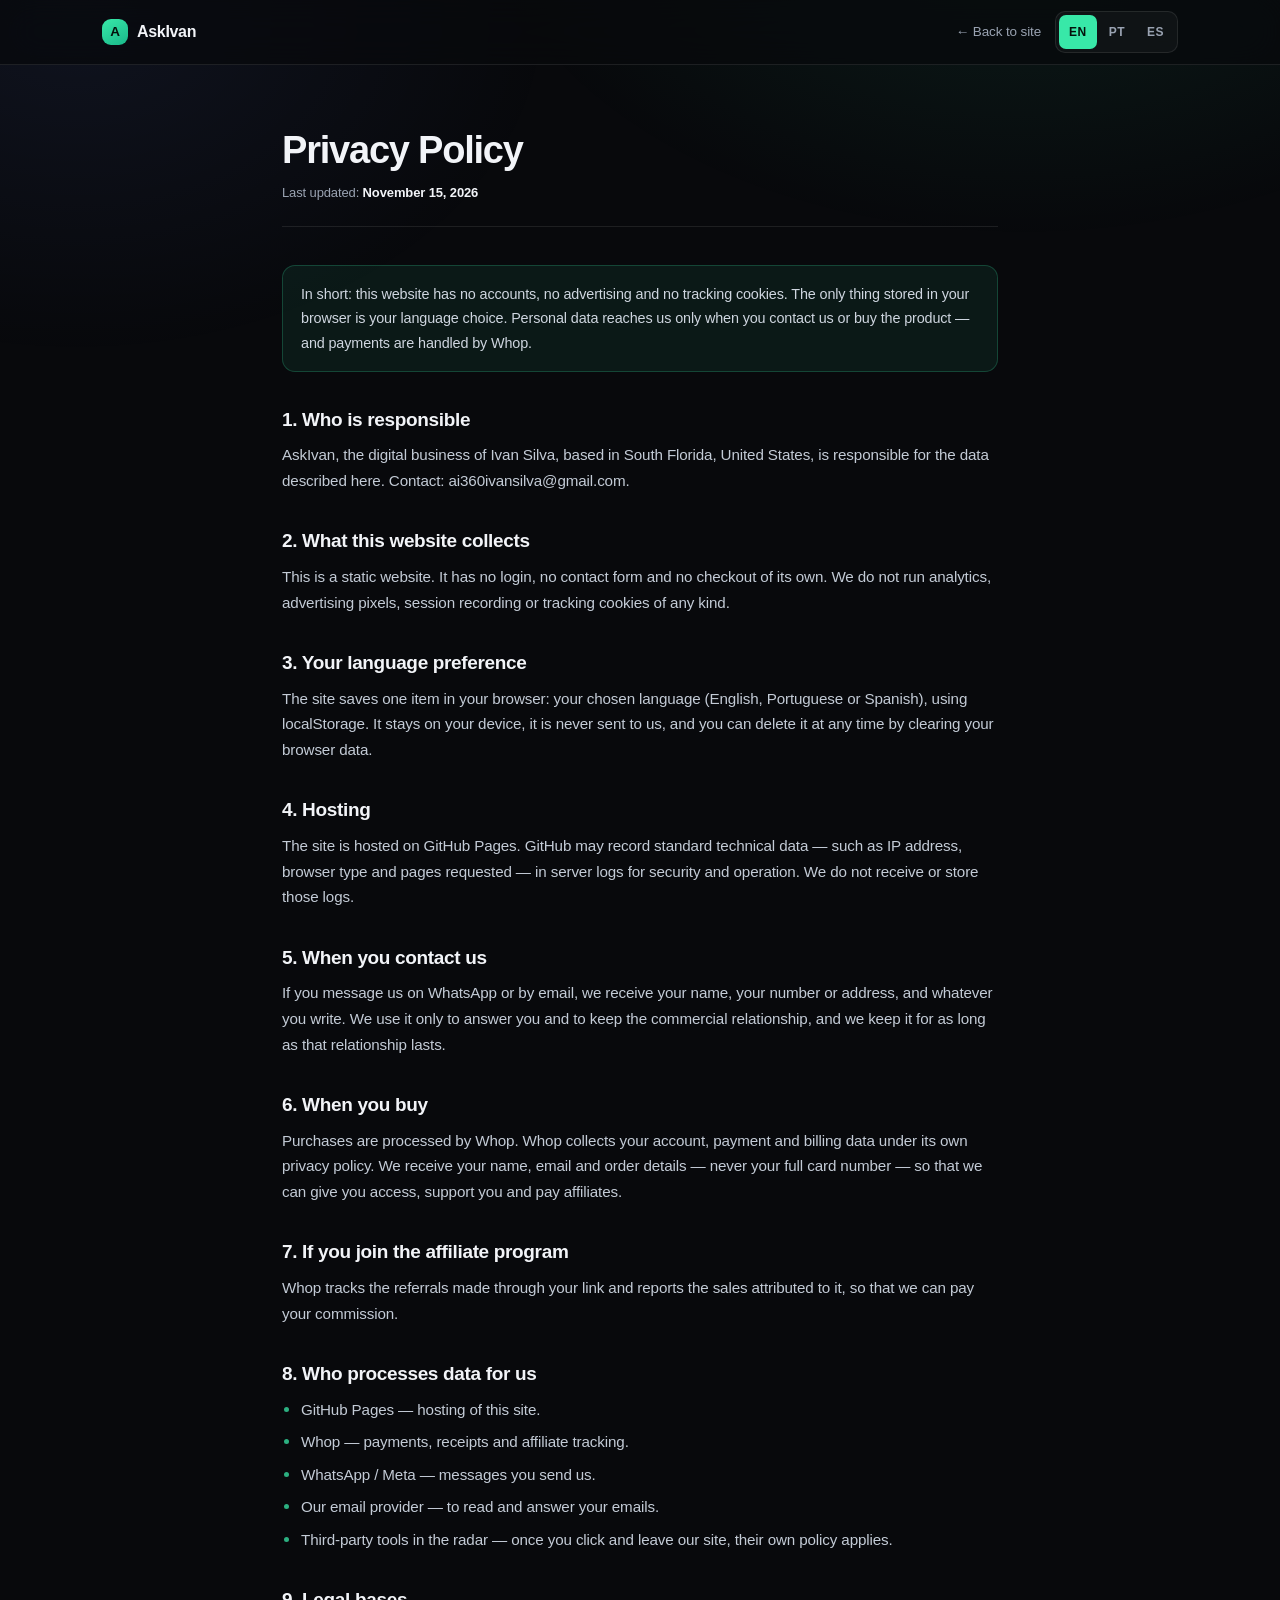
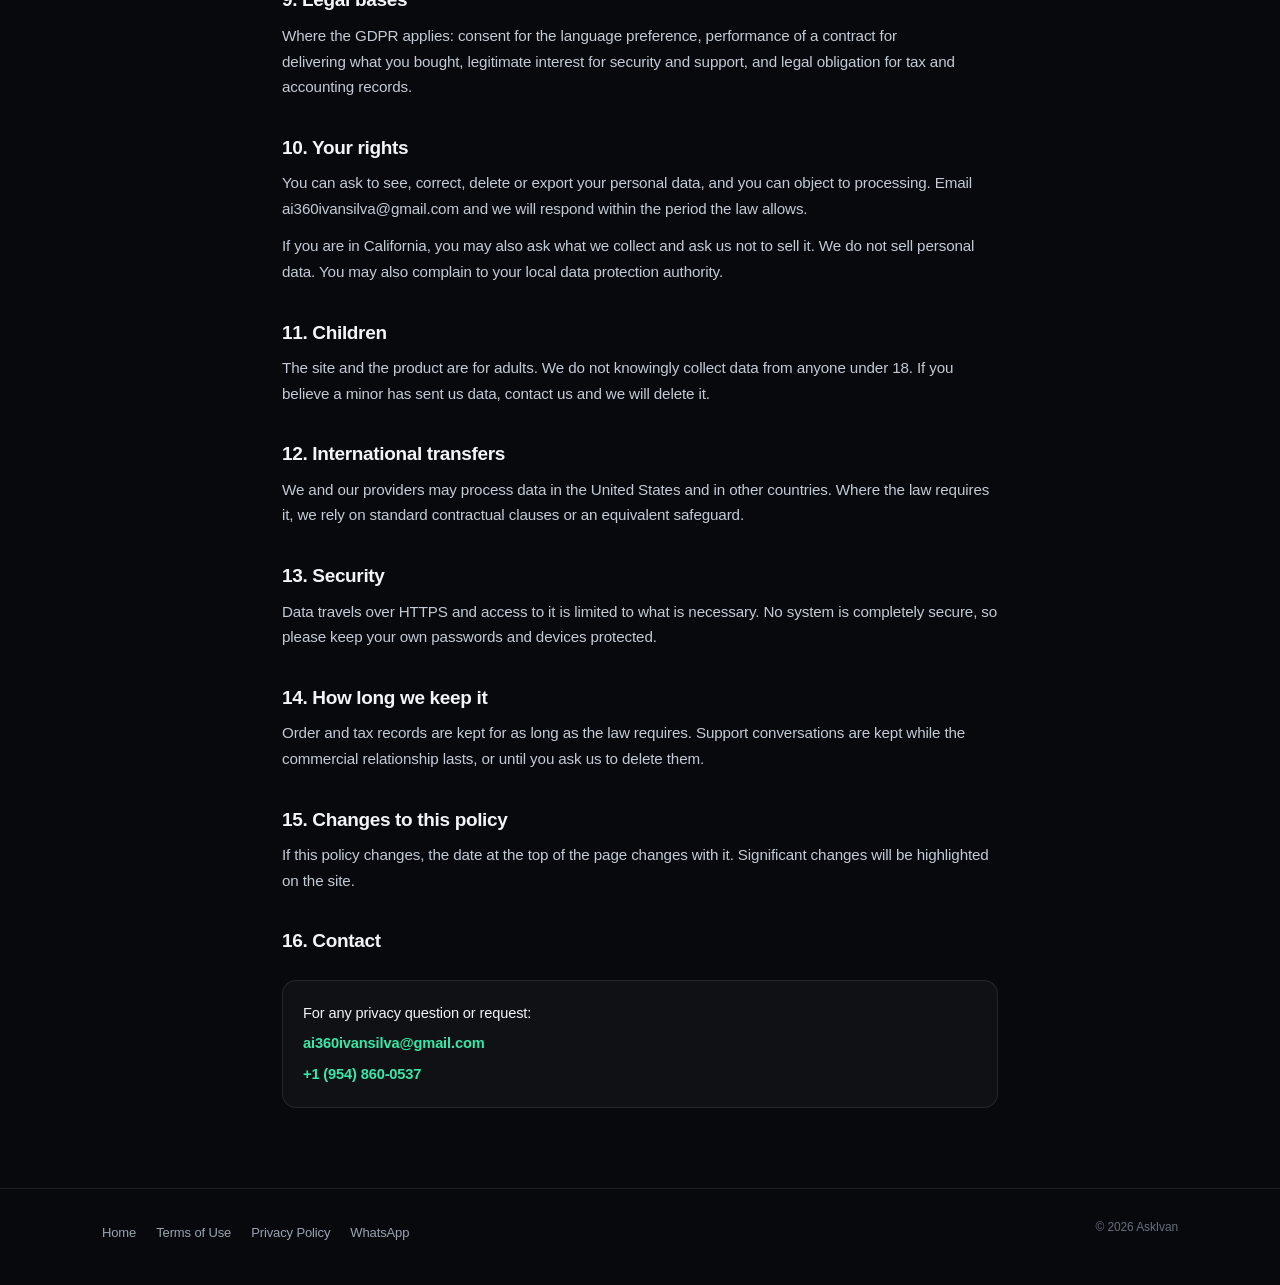
==== privacy/index.html @ 7436806f "Add Whop compliance pages: /terms, /privacy, /thank-you (EN/PT/ES), shared doc styles, footer + buy-" ====
<!DOCTYPE html>
<html lang="en">
<head>
<meta charset="UTF-8">
<meta name="viewport" content="width=device-width, initial-scale=1.0">
<title>Privacy Policy — AskIvan</title>
<meta name="description" content="How askivan.co handles your data: what we collect, what we don't, who processes it and your rights.">
<meta name="theme-color" content="#08090c">
<link rel="canonical" href="https://askivan.co/privacy/">
<link rel="icon" href="data:image/svg+xml,<svg xmlns='http://www.w3.org/2000/svg' viewBox='0 0 100 100'><rect width='100' height='100' rx='22' fill='%230b0d11'/><text x='50' y='68' font-size='52' font-family='system-ui,sans-serif' font-weight='700' fill='%2338e8a8' text-anchor='middle'>A</text></svg>">
<link rel="stylesheet" href="/assets/doc.css">
</head>
<body>

<header class="doc-header">
  <div class="doc-wrap">
    <a class="brand" href="/"><span class="mark" aria-hidden="true">A</span> AskIvan</a>
    <div class="header-right">
      <a class="back" href="/" data-t="nav.back">← Back to site</a>
      <div class="lang" role="group" aria-label="Language">
        <button type="button" data-lang="en" aria-pressed="true">EN</button>
        <button type="button" data-lang="pt" aria-pressed="false">PT</button>
        <button type="button" data-lang="es" aria-pressed="false">ES</button>
      </div>
    </div>
  </div>
</header>

<main>
  <div class="doc-wrap doc-main">
    <h1 data-t="p.title">Privacy Policy</h1>
    <p class="updated"><span data-t="p.updatedLabel">Last updated</span>: <time datetime="2026-11-15" data-t="p.date">November 15, 2026</time></p>

    <div class="callout" data-t="p.summary">In short: this website has no accounts, no advertising and no tracking cookies. The only thing stored in your browser is your language choice. Personal data reaches us only when you contact us or buy the product — and payments are handled by Whop.</div>

    <section>
      <h2 data-t="p.s1h">1. Who is responsible</h2>
      <p data-t="p.s1p">AskIvan, the digital business of Ivan Silva, based in South Florida, United States, is responsible for the data described here. Contact: ai360ivansilva@gmail.com.</p>
    </section>

    <section>
      <h2 data-t="p.s2h">2. What this website collects</h2>
      <p data-t="p.s2p">This is a static website. It has no login, no contact form and no checkout of its own. We do not run analytics, advertising pixels, session recording or tracking cookies of any kind.</p>
    </section>

    <section>
      <h2 data-t="p.s3h">3. Your language preference</h2>
      <p data-t="p.s3p">The site saves one item in your browser: your chosen language (English, Portuguese or Spanish), using localStorage. It stays on your device, it is never sent to us, and you can delete it at any time by clearing your browser data.</p>
    </section>

    <section>
      <h2 data-t="p.s4h">4. Hosting</h2>
      <p data-t="p.s4p">The site is hosted on GitHub Pages. GitHub may record standard technical data — such as IP address, browser type and pages requested — in server logs for security and operation. We do not receive or store those logs.</p>
    </section>

    <section>
      <h2 data-t="p.s5h">5. When you contact us</h2>
      <p data-t="p.s5p">If you message us on WhatsApp or by email, we receive your name, your number or address, and whatever you write. We use it only to answer you and to keep the commercial relationship, and we keep it for as long as that relationship lasts.</p>
    </section>

    <section>
      <h2 data-t="p.s6h">6. When you buy</h2>
      <p data-t="p.s6p">Purchases are processed by Whop. Whop collects your account, payment and billing data under its own privacy policy. We receive your name, email and order details — never your full card number — so that we can give you access, support you and pay affiliates.</p>
    </section>

    <section>
      <h2 data-t="p.s7h">7. If you join the affiliate program</h2>
      <p data-t="p.s7p">Whop tracks the referrals made through your link and reports the sales attributed to it, so that we can pay your commission.</p>
    </section>

    <section>
      <h2 data-t="p.s8h">8. Who processes data for us</h2>
      <ul>
        <li data-t="p.s8l1">GitHub Pages — hosting of this site.</li>
        <li data-t="p.s8l2">Whop — payments, receipts and affiliate tracking.</li>
        <li data-t="p.s8l3">WhatsApp / Meta — messages you send us.</li>
        <li data-t="p.s8l4">Our email provider — to read and answer your emails.</li>
        <li data-t="p.s8l5">Third-party tools in the radar — once you click and leave our site, their own policy applies.</li>
      </ul>
    </section>

    <section>
      <h2 data-t="p.s9h">9. Legal bases</h2>
      <p data-t="p.s9p">Where the GDPR applies: consent for the language preference, performance of a contract for delivering what you bought, legitimate interest for security and support, and legal obligation for tax and accounting records.</p>
    </section>

    <section>
      <h2 data-t="p.s10h">10. Your rights</h2>
      <p data-t="p.s10p">You can ask to see, correct, delete or export your personal data, and you can object to processing. Email ai360ivansilva@gmail.com and we will respond within the period the law allows.</p>
      <p data-t="p.s10p2">If you are in California, you may also ask what we collect and ask us not to sell it. We do not sell personal data. You may also complain to your local data protection authority.</p>
    </section>

    <section>
      <h2 data-t="p.s11h">11. Children</h2>
      <p data-t="p.s11p">The site and the product are for adults. We do not knowingly collect data from anyone under 18. If you believe a minor has sent us data, contact us and we will delete it.</p>
    </section>

    <section>
      <h2 data-t="p.s12h">12. International transfers</h2>
      <p data-t="p.s12p">We and our providers may process data in the United States and in other countries. Where the law requires it, we rely on standard contractual clauses or an equivalent safeguard.</p>
    </section>

    <section>
      <h2 data-t="p.s13h">13. Security</h2>
      <p data-t="p.s13p">Data travels over HTTPS and access to it is limited to what is necessary. No system is completely secure, so please keep your own passwords and devices protected.</p>
    </section>

    <section>
      <h2 data-t="p.s14h">14. How long we keep it</h2>
      <p data-t="p.s14p">Order and tax records are kept for as long as the law requires. Support conversations are kept while the commercial relationship lasts, or until you ask us to delete them.</p>
    </section>

    <section>
      <h2 data-t="p.s15h">15. Changes to this policy</h2>
      <p data-t="p.s15p">If this policy changes, the date at the top of the page changes with it. Significant changes will be highlighted on the site.</p>
    </section>

    <section>
      <h2 data-t="p.s16h">16. Contact</h2>
      <div class="contact-box">
        <div data-t="p.s16p">For any privacy question or request:</div>
        <div><a href="mailto:ai360ivansilva@gmail.com">ai360ivansilva@gmail.com</a></div>
        <div><a href="https://wa.me/19548600537" target="_blank" rel="noopener">+1 (954) 860-0537</a></div>
      </div>
    </section>
  </div>
</main>

<footer class="doc-footer">
  <div class="doc-wrap">
    <div class="foot-links">
      <a href="/" data-t="nav.home">Home</a>
      <a href="/terms/" data-t="nav.terms">Terms of Use</a>
      <a href="/privacy/" data-t="nav.privacy">Privacy Policy</a>
      <a href="https://wa.me/19548600537" target="_blank" rel="noopener">WhatsApp</a>
    </div>
    <p class="copy">© 2026 AskIvan</p>
  </div>
</footer>

<script>
window.DOC_TITLES = {
  en: "Privacy Policy — AskIvan",
  pt: "Política de Privacidade — AskIvan",
  es: "Política de Privacidad — AskIvan"
};
window.DOC_DESCRIPTIONS = {
  en: "How askivan.co handles your data: what we collect, what we don't, who processes it and your rights.",
  pt: "Como o askivan.co trata seus dados: o que coletamos, o que não coletamos, quem processa e seus direitos.",
  es: "Cómo askivan.co trata tus datos: qué recopilamos, qué no, quién los procesa y tus derechos."
};
window.DOC_I18N = {
  pt: {
    "nav.back":"← Voltar ao site","nav.home":"Início","nav.terms":"Termos de Uso","nav.privacy":"Política de Privacidade",
    "p.title":"Política de Privacidade","p.updatedLabel":"Última atualização","p.date":"15 de novembro de 2026",
    "p.summary":"Em resumo: este site não tem contas, não tem publicidade e não usa cookies de rastreamento. A única coisa guardada no seu navegador é o idioma escolhido. Dados pessoais chegam até nós só quando você entra em contato ou compra o produto — e os pagamentos são processados pela Whop.",
    "p.s1h":"1. Quem é responsável",
    "p.s1p":"A AskIvan, o negócio digital de Ivan Silva, com base no Sul da Flórida, Estados Unidos, é responsável pelos dados descritos aqui. Contato: ai360ivansilva@gmail.com.",
    "p.s2h":"2. O que este site coleta",
    "p.s2p":"Este é um site estático. Não tem login, não tem formulário de contato e não tem checkout próprio. Não usamos analytics, pixels de publicidade, gravação de sessão nem cookies de rastreamento de qualquer tipo.",
    "p.s3h":"3. Sua preferência de idioma",
    "p.s3p":"O site salva um único item no seu navegador: o idioma escolhido (inglês, português ou espanhol), usando localStorage. Ele fica no seu dispositivo, nunca é enviado para nós, e você pode apagá-lo quando quiser limpando os dados do navegador.",
    "p.s4h":"4. Hospedagem",
    "p.s4p":"O site é hospedado no GitHub Pages. O GitHub pode registrar dados técnicos padrão — como endereço IP, tipo de navegador e páginas solicitadas — em logs de servidor, por segurança e operação. Nós não recebemos nem armazenamos esses logs.",
    "p.s5h":"5. Quando você fala com a gente",
    "p.s5p":"Se você mandar mensagem no WhatsApp ou por e-mail, recebemos seu nome, seu número ou endereço e o que você escrever. Usamos isso apenas para responder e manter a relação comercial, e guardamos enquanto essa relação durar.",
    "p.s6h":"6. Quando você compra",
    "p.s6p":"As compras são processadas pela Whop. A Whop coleta seus dados de conta, pagamento e cobrança sob a política de privacidade dela. Nós recebemos seu nome, e-mail e detalhes do pedido — nunca o número completo do cartão — para liberar o acesso, dar suporte e pagar afiliados.",
    "p.s7h":"7. Se você entra no programa de afiliados",
    "p.s7p":"A Whop rastreia as indicações feitas pelo seu link e informa as vendas atribuídas a ele, para que possamos pagar a sua comissão.",
    "p.s8h":"8. Quem processa dados por nós",
    "p.s8l1":"GitHub Pages — hospedagem deste site.",
    "p.s8l2":"Whop — pagamentos, recibos e rastreamento de afiliados.",
    "p.s8l3":"WhatsApp / Meta — mensagens que você nos envia.",
    "p.s8l4":"Nosso provedor de e-mail — para ler e responder seus e-mails.",
    "p.s8l5":"Ferramentas de terceiros do radar — ao clicar e sair do nosso site, vale a política delas.",
    "p.s9h":"9. Bases legais",
    "p.s9p":"Onde o GDPR se aplica: consentimento para a preferência de idioma, execução de contrato para entregar o que você comprou, interesse legítimo para segurança e suporte, e obrigação legal para registros fiscais e contábeis.",
    "p.s10h":"10. Seus direitos",
    "p.s10p":"Você pode pedir acesso, correção, exclusão ou exportação dos seus dados pessoais, e pode se opor ao tratamento. Escreva para ai360ivansilva@gmail.com e responderemos no prazo que a lei permite.",
    "p.s10p2":"Se você está na Califórnia, também pode perguntar o que coletamos e pedir que não vendamos seus dados. Nós não vendemos dados pessoais. Você também pode reclamar com a autoridade de proteção de dados do seu país.",
    "p.s11h":"11. Crianças",
    "p.s11p":"O site e o produto são para adultos. Não coletamos intencionalmente dados de menores de 18 anos. Se você acredita que um menor enviou dados para nós, entre em contato e apagaremos.",
    "p.s12h":"12. Transferências internacionais",
    "p.s12p":"Nós e nossos provedores podemos processar dados nos Estados Unidos e em outros países. Quando a lei exige, usamos cláusulas contratuais padrão ou proteção equivalente.",
    "p.s13h":"13. Segurança",
    "p.s13p":"Os dados trafegam por HTTPS e o acesso é limitado ao necessário. Nenhum sistema é totalmente seguro, então proteja suas senhas e seus dispositivos.",
    "p.s14h":"14. Por quanto tempo guardamos",
    "p.s14p":"Registros de pedido e fiscais são guardados pelo tempo que a lei exigir. Conversas de suporte ficam enquanto a relação comercial durar, ou até você pedir a exclusão.",
    "p.s15h":"15. Mudanças nesta política",
    "p.s15p":"Se esta política mudar, a data no topo da página muda junto. Mudanças relevantes serão destacadas no site.",
    "p.s16h":"16. Contato",
    "p.s16p":"Para qualquer dúvida ou pedido sobre privacidade:"
  },
  es: {
    "nav.back":"← Volver al sitio","nav.home":"Inicio","nav.terms":"Términos de Uso","nav.privacy":"Política de Privacidad",
    "p.title":"Política de Privacidad","p.updatedLabel":"Última actualización","p.date":"15 de noviembre de 2026",
    "p.summary":"En resumen: este sitio no tiene cuentas, no tiene publicidad y no usa cookies de seguimiento. Lo único que se guarda en tu navegador es el idioma elegido. Los datos personales llegan a nosotros solo cuando nos contactas o compras el producto — y los pagos los procesa Whop.",
    "p.s1h":"1. Quién es responsable",
    "p.s1p":"AskIvan, el negocio digital de Ivan Silva, con base en el sur de Florida, Estados Unidos, es responsable de los datos descritos aquí. Contacto: ai360ivansilva@gmail.com.",
    "p.s2h":"2. Qué recopila este sitio",
    "p.s2p":"Este es un sitio estático. No tiene inicio de sesión, no tiene formulario de contacto y no tiene su propio checkout. No usamos analítica, píxeles de publicidad, grabación de sesiones ni cookies de seguimiento de ningún tipo.",
    "p.s3h":"3. Tu preferencia de idioma",
    "p.s3p":"El sitio guarda un solo elemento en tu navegador: el idioma elegido (inglés, portugués o español), usando localStorage. Permanece en tu dispositivo, nunca se nos envía y puedes borrarlo cuando quieras limpiando los datos del navegador.",
    "p.s4h":"4. Alojamiento",
    "p.s4p":"El sitio está alojado en GitHub Pages. GitHub puede registrar datos técnicos estándar — como dirección IP, tipo de navegador y páginas solicitadas — en registros del servidor, por seguridad y operación. Nosotros no recibimos ni almacenamos esos registros.",
    "p.s5h":"5. Cuando nos contactas",
    "p.s5p":"Si nos escribes por WhatsApp o por correo, recibimos tu nombre, tu número o dirección y lo que escribas. Lo usamos solo para responderte y mantener la relación comercial, y lo guardamos mientras esa relación dure.",
    "p.s6h":"6. Cuando compras",
    "p.s6p":"Las compras las procesa Whop. Whop recopila tus datos de cuenta, pago y facturación bajo su propia política de privacidad. Nosotros recibimos tu nombre, correo y detalles del pedido — nunca el número completo de la tarjeta — para darte acceso, atenderte y pagar a los afiliados.",
    "p.s7h":"7. Si te unes al programa de afiliados",
    "p.s7p":"Whop hace seguimiento de las referencias de tu enlace e informa las ventas atribuidas a él, para que podamos pagarte la comisión.",
    "p.s8h":"8. Quién procesa datos por nosotros",
    "p.s8l1":"GitHub Pages — alojamiento de este sitio.",
    "p.s8l2":"Whop — pagos, recibos y seguimiento de afiliados.",
    "p.s8l3":"WhatsApp / Meta — mensajes que nos envías.",
    "p.s8l4":"Nuestro proveedor de correo — para leer y responder tus correos.",
    "p.s8l5":"Herramientas de terceros del radar — al hacer clic y salir de nuestro sitio, aplica su propia política.",
    "p.s9h":"9. Bases legales",
    "p.s9p":"Donde aplica el RGPD: consentimiento para la preferencia de idioma, ejecución de contrato para entregar lo que compraste, interés legítimo para seguridad y soporte, y obligación legal para registros fiscales y contables.",
    "p.s10h":"10. Tus derechos",
    "p.s10p":"Puedes pedir acceso, corrección, eliminación o exportación de tus datos personales, y puedes oponerte al tratamiento. Escribe a ai360ivansilva@gmail.com y responderemos dentro del plazo que permite la ley.",
    "p.s10p2":"Si estás en California, también puedes preguntar qué recopilamos y pedir que no vendamos tus datos. No vendemos datos personales. También puedes reclamar ante la autoridad de protección de datos de tu país.",
    "p.s11h":"11. Menores",
    "p.s11p":"El sitio y el producto son para adultos. No recopilamos datos de menores de 18 años a sabiendas. Si crees que un menor nos envió datos, contáctanos y los eliminaremos.",
    "p.s12h":"12. Transferencias internacionales",
    "p.s12p":"Nosotros y nuestros proveedores podemos procesar datos en Estados Unidos y en otros países. Cuando la ley lo exige, usamos cláusulas contractuales estándar o una protección equivalente.",
    "p.s13h":"13. Seguridad",
    "p.s13p":"Los datos viajan por HTTPS y el acceso está limitado a lo necesario. Ningún sistema es completamente seguro, así que protege tus contraseñas y tus dispositivos.",
    "p.s14h":"14. Cuánto tiempo los guardamos",
    "p.s14p":"Los registros de pedidos e impuestos se guardan el tiempo que exija la ley. Las conversaciones de soporte se guardan mientras dure la relación comercial, o hasta que pidas eliminarlas.",
    "p.s15h":"15. Cambios en esta política",
    "p.s15p":"Si esta política cambia, la fecha en la parte superior de la página cambia con ella. Los cambios importantes se destacarán en el sitio.",
    "p.s16h":"16. Contacto",
    "p.s16p":"Para cualquier duda o solicitud sobre privacidad:"
  }
};
</script>
<script src="/assets/doc.js"></script>
</body>
</html>
---- assets/doc.css ----
/* Shared styles for the document pages (terms, privacy, thank-you) */
:root{
  --bg:#08090c; --surface:rgba(255,255,255,.035); --surface-2:rgba(255,255,255,.06);
  --line:rgba(255,255,255,.09); --line-2:rgba(255,255,255,.16);
  --text:#f2f4f8; --muted:#9aa3b2; --accent:#38e8a8; --accent-ink:#04120c;
  --radius:18px; --ease:cubic-bezier(.22,.61,.36,1);
}
*,*::before,*::after{box-sizing:border-box;margin:0;padding:0}
html{scroll-behavior:smooth;-webkit-text-size-adjust:100%}
body{
  background:var(--bg);color:var(--text);line-height:1.68;letter-spacing:-.008em;
  font-family:-apple-system,BlinkMacSystemFont,"Segoe UI",Inter,Roboto,"Helvetica Neue",Arial,sans-serif;
  -webkit-font-smoothing:antialiased;min-height:100vh;
  display:flex;flex-direction:column;
}
body::before{
  content:"";position:fixed;inset:0;pointer-events:none;z-index:0;
  background:
    radial-gradient(58rem 38rem at 80% -14%,rgba(56,232,168,.10),transparent 60%),
    radial-gradient(48rem 34rem at 6% 2%,rgba(108,140,255,.08),transparent 62%);
}
a{color:inherit;text-decoration:none}
button{font:inherit;color:inherit;border:0;background:none;cursor:pointer}
:focus-visible{outline:2px solid var(--accent);outline-offset:3px;border-radius:6px}
.doc-wrap{width:100%;max-width:800px;margin:0 auto;padding:0 22px;position:relative;z-index:1}

/* header */
.doc-header{
  position:sticky;top:0;z-index:20;border-bottom:1px solid var(--line);
  background:rgba(8,9,12,.78);backdrop-filter:blur(18px) saturate(150%);
  -webkit-backdrop-filter:blur(18px) saturate(150%);
}
.doc-header .doc-wrap{max-width:1120px;display:flex;align-items:center;gap:14px;height:64px}
.brand{display:flex;align-items:center;gap:9px;font-weight:750;font-size:16px;letter-spacing:-.02em;flex-shrink:0}
.mark{
  width:26px;height:26px;border-radius:9px;display:grid;place-items:center;
  background:linear-gradient(150deg,var(--accent),#19b98a);color:var(--accent-ink);
  font-size:13.5px;font-weight:800;
}
.header-right{margin-left:auto;display:flex;align-items:center;gap:14px}
.back{font-size:13.5px;color:var(--muted);transition:color .18s var(--ease);white-space:nowrap}
.back:hover{color:var(--accent)}
.lang{display:flex;gap:2px;padding:3px;border-radius:10px;background:var(--surface);border:1px solid var(--line)}
.lang button{padding:6px 10px;border-radius:7px;font-size:12px;font-weight:700;letter-spacing:.04em;color:var(--muted);transition:all .18s var(--ease);min-height:34px}
.lang button:hover{color:var(--text)}
.lang button[aria-pressed="true"]{background:var(--accent);color:var(--accent-ink)}

/* main */
main{flex:1 0 auto;padding:clamp(38px,6vw,64px) 0 clamp(52px,7vw,80px)}
.doc-main{max-width:760px}
h1{font-size:clamp(27px,4.2vw,38px);line-height:1.14;letter-spacing:-.032em;font-weight:780;margin-bottom:10px;text-wrap:balance}
.updated{font-size:13px;color:var(--muted);margin-bottom:clamp(26px,4vw,38px);padding-bottom:22px;border-bottom:1px solid var(--line)}
.updated time{color:var(--text);font-weight:600}
h2{
  font-size:clamp(16.5px,2.1vw,19px);font-weight:720;letter-spacing:-.018em;
  margin:clamp(28px,3.6vw,36px) 0 10px;line-height:1.3;text-wrap:balance;
}
p{color:#c3cbd6;font-size:15.2px;margin-bottom:12px;text-wrap:pretty}
p + p{margin-top:10px}
ul{margin:4px 0 14px 0;padding-left:0;list-style:none;display:grid;gap:7px}
li{position:relative;padding-left:19px;color:#c3cbd6;font-size:15.2px}
li::before{content:"";position:absolute;left:2px;top:.66em;width:5px;height:5px;border-radius:50%;background:var(--accent);opacity:.75}
strong{color:var(--text);font-weight:660}
a.inline{color:var(--accent);text-decoration:underline;text-decoration-thickness:1px;text-underline-offset:2.5px}
a.inline:hover{color:#7df0c6}
.callout{
  margin:22px 0;padding:16px 18px;border-radius:13px;font-size:14.4px;color:#cfd6e0;
  background:rgba(56,232,168,.07);border:1px solid rgba(56,232,168,.22);
}
.callout strong{color:var(--accent)}
.contact-box{
  margin-top:26px;padding:20px;border-radius:14px;
  background:var(--surface);border:1px solid var(--line);font-size:14.6px;
}
.contact-box a{color:var(--accent);font-weight:600}
.contact-box div + div{margin-top:6px}

/* buttons used on thank-you */
.btn{
  display:inline-flex;align-items:center;justify-content:center;gap:9px;
  padding:14px 24px;border-radius:13px;font-weight:680;font-size:15px;
  transition:transform .18s var(--ease),box-shadow .22s var(--ease),background .18s var(--ease);
  text-align:center;line-height:1.2;
}
.btn:hover{transform:translateY(-2px)}
.btn-primary{background:linear-gradient(150deg,var(--accent),#22cf95);color:var(--accent-ink);box-shadow:0 10px 34px -12px rgba(56,232,168,.6)}
.btn-ghost{background:var(--surface);border:1px solid var(--line-2);color:var(--text)}
.btn-ghost:hover{background:var(--surface-2)}
.btn-block{width:100%}
.actions{display:flex;flex-wrap:wrap;gap:11px;margin-top:24px}
.steps{list-style:none;display:grid;gap:12px;margin:20px 0 0;padding:0;counter-reset:s}
.steps li{padding-left:0;display:flex;gap:13px;align-items:flex-start;font-size:15px}
.steps li::before{counter-increment:s;content:counter(s);position:static;width:24px;height:24px;border-radius:50%;background:var(--surface-2);border:1px solid var(--line-2);display:grid;place-items:center;font-size:11.5px;font-weight:750;color:var(--text);flex-shrink:0;margin-top:2px;opacity:1}
.badge-ok{
  display:inline-flex;align-items:center;gap:8px;padding:6px 13px;border-radius:999px;
  background:rgba(56,232,168,.11);border:1px solid rgba(56,232,168,.3);color:var(--accent);
  font-size:12px;font-weight:700;letter-spacing:.06em;text-transform:uppercase;margin-bottom:18px;
}
.badge-ok svg{flex-shrink:0}

/* footer */
.doc-footer{border-top:1px solid var(--line);padding:28px 0 36px;flex-shrink:0}
.doc-footer .doc-wrap{max-width:1120px;display:flex;flex-wrap:wrap;gap:14px;justify-content:space-between;align-items:center}
.foot-links{display:flex;flex-wrap:wrap;gap:9px 20px;font-size:13px}
.foot-links a{color:var(--muted);transition:color .18s var(--ease)}
.foot-links a:hover{color:var(--accent)}
.copy{font-size:12px;color:#666e7b}

@media (max-width:600px){
  .doc-header .doc-wrap{height:58px;gap:10px}
  .back{display:none}
  .lang button{padding:8px 12px;min-height:40px;min-width:40px}
  .doc-wrap{padding:0 17px}
  p,li{font-size:14.8px}
  .actions .btn{width:100%}
}
@media (prefers-reduced-motion:reduce){
  *{animation-duration:.01ms!important;transition-duration:.01ms!important;scroll-behavior:auto!important}
}
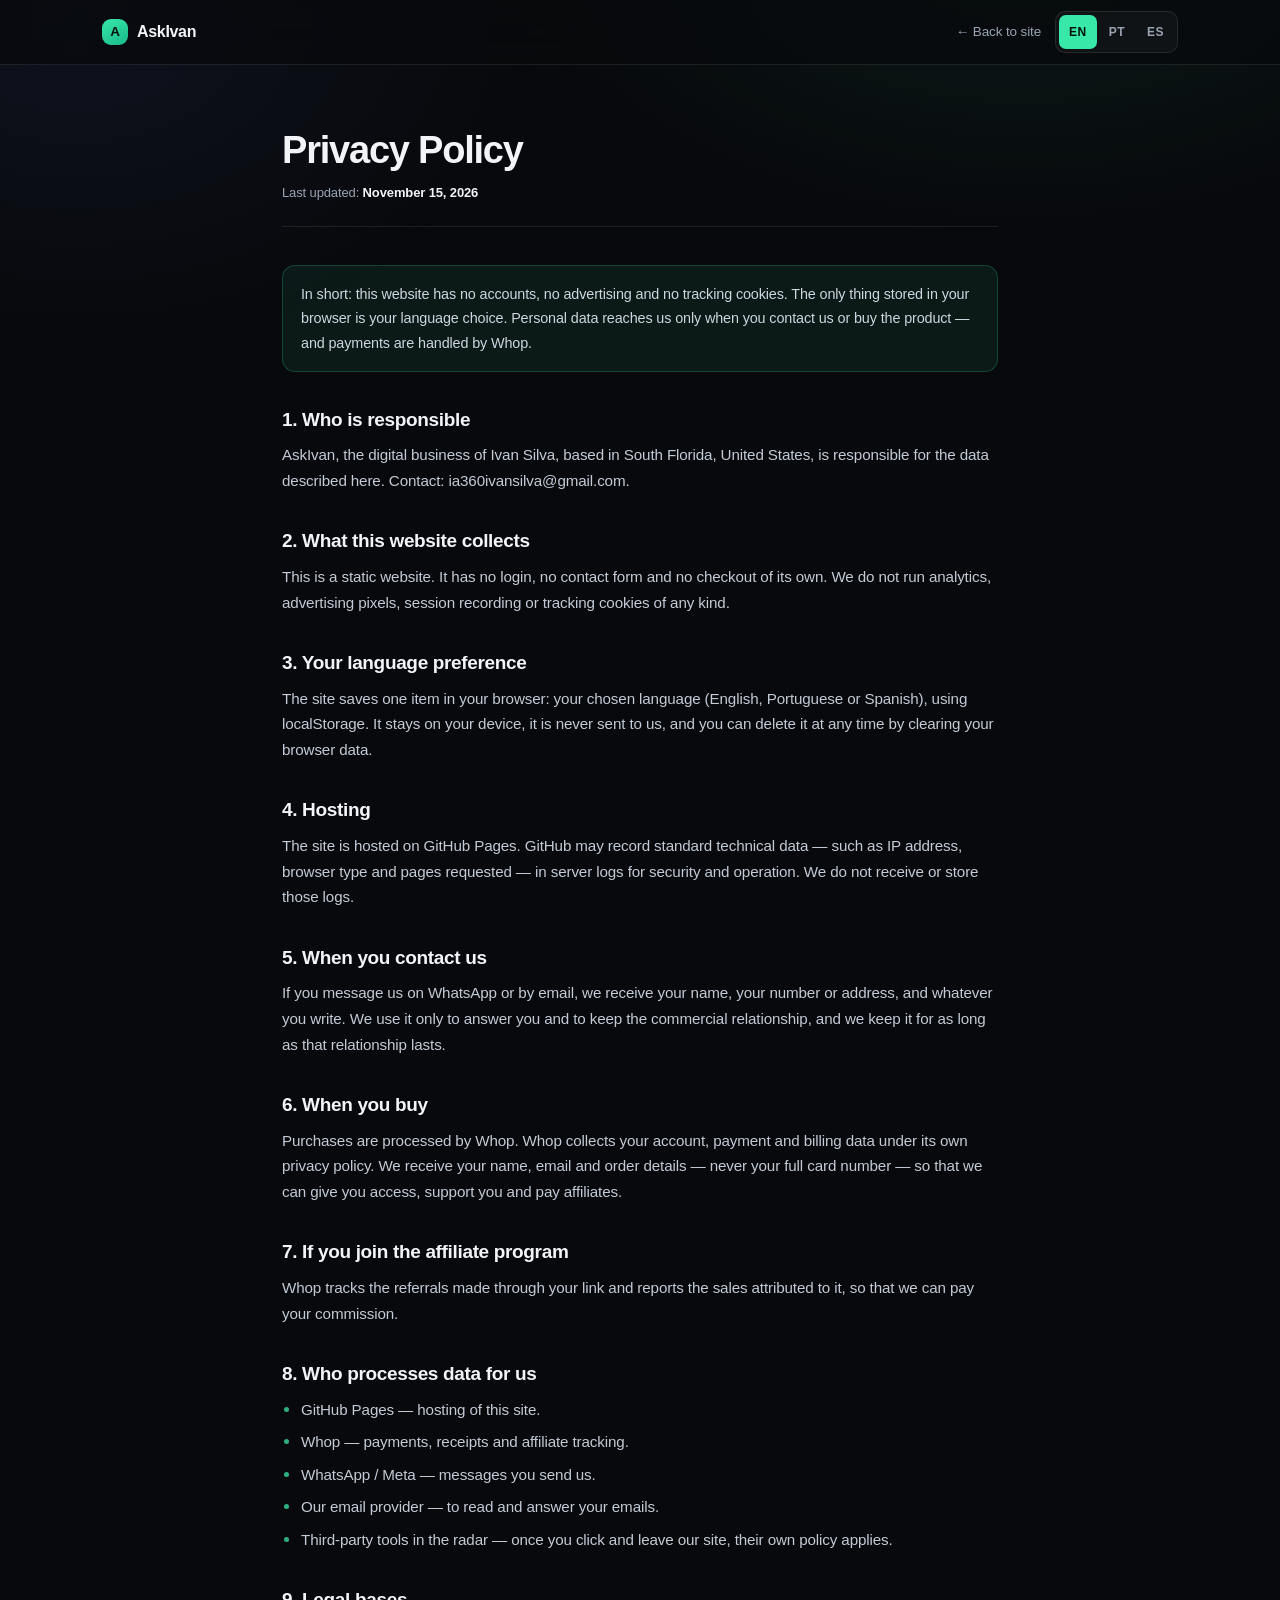
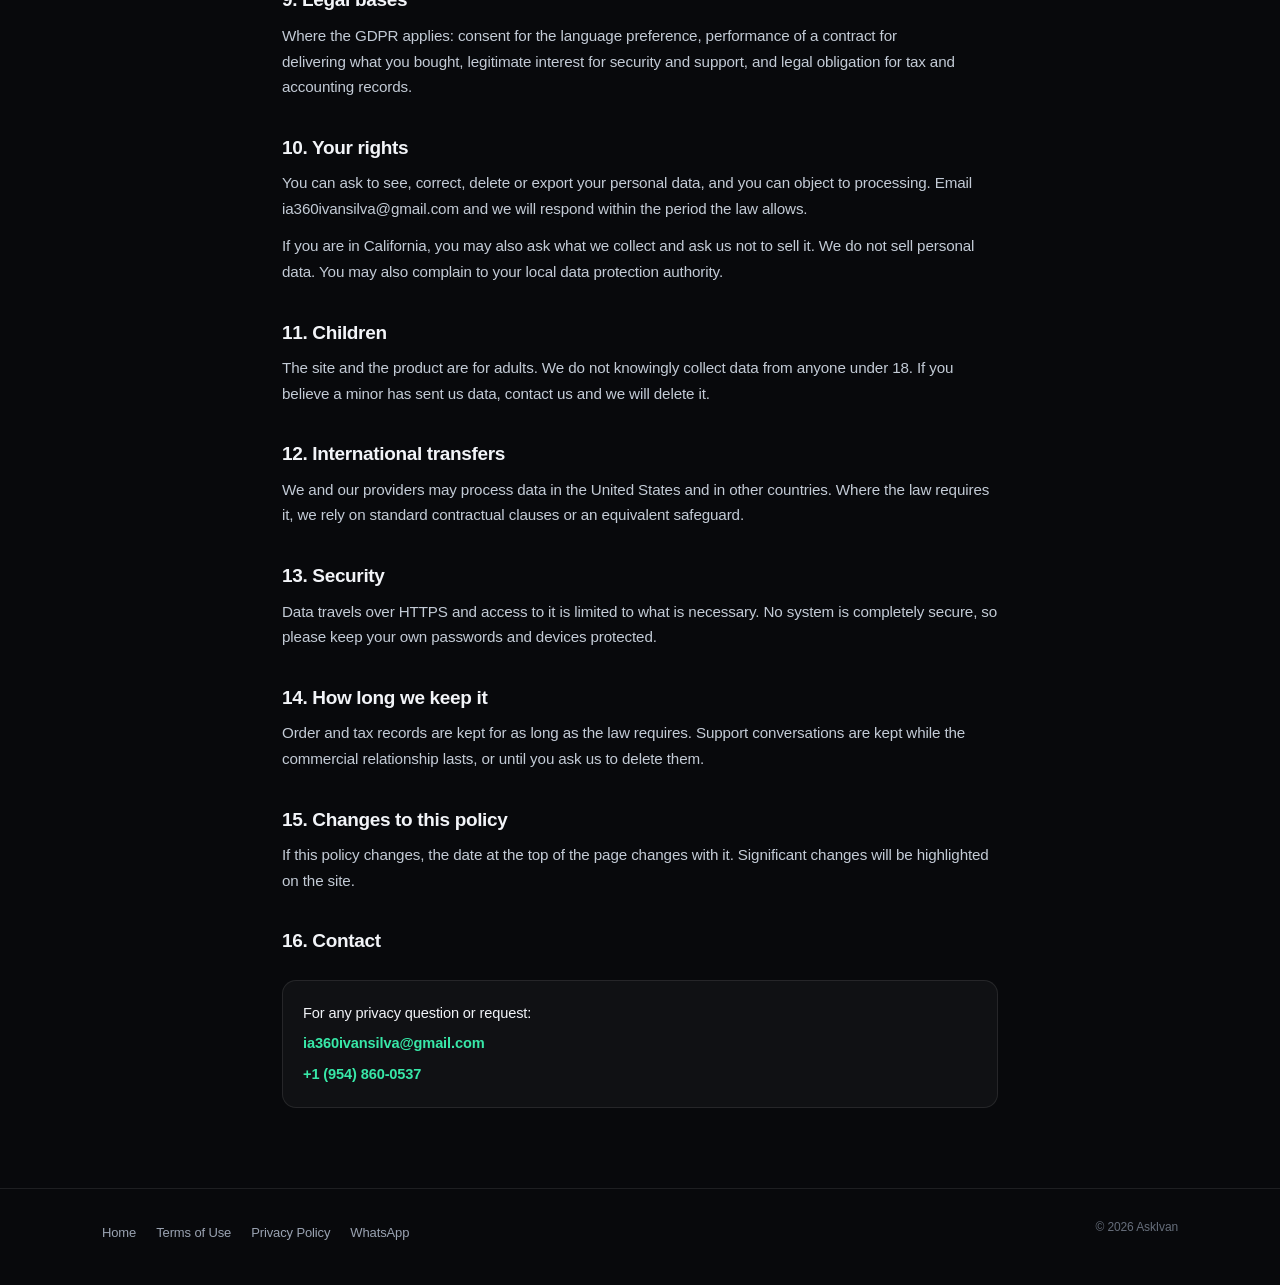
==== commit fc2f8d3d: "Fix contact email on /privacy" ====
--- a/privacy/index.html
+++ b/privacy/index.html
@@ -35,7 +35,7 @@
 
     <section>
       <h2 data-t="p.s1h">1. Who is responsible</h2>
-      <p data-t="p.s1p">AskIvan, the digital business of Ivan Silva, based in South Florida, United States, is responsible for the data described here. Contact: ai360ivansilva@gmail.com.</p>
+      <p data-t="p.s1p">AskIvan, the digital business of Ivan Silva, based in South Florida, United States, is responsible for the data described here. Contact: ia360ivansilva@gmail.com.</p>
     </section>
 
     <section>
@@ -86,7 +86,7 @@
 
     <section>
       <h2 data-t="p.s10h">10. Your rights</h2>
-      <p data-t="p.s10p">You can ask to see, correct, delete or export your personal data, and you can object to processing. Email ai360ivansilva@gmail.com and we will respond within the period the law allows.</p>
+      <p data-t="p.s10p">You can ask to see, correct, delete or export your personal data, and you can object to processing. Email ia360ivansilva@gmail.com and we will respond within the period the law allows.</p>
       <p data-t="p.s10p2">If you are in California, you may also ask what we collect and ask us not to sell it. We do not sell personal data. You may also complain to your local data protection authority.</p>
     </section>
 
@@ -119,7 +119,7 @@
       <h2 data-t="p.s16h">16. Contact</h2>
       <div class="contact-box">
         <div data-t="p.s16p">For any privacy question or request:</div>
-        <div><a href="mailto:ai360ivansilva@gmail.com">ai360ivansilva@gmail.com</a></div>
+        <div><a href="mailto:ia360ivansilva@gmail.com">ia360ivansilva@gmail.com</a></div>
         <div><a href="https://wa.me/19548600537" target="_blank" rel="noopener">+1 (954) 860-0537</a></div>
       </div>
     </section>
@@ -155,7 +155,7 @@
     "p.title":"Política de Privacidade","p.updatedLabel":"Última atualização","p.date":"15 de novembro de 2026",
     "p.summary":"Em resumo: este site não tem contas, não tem publicidade e não usa cookies de rastreamento. A única coisa guardada no seu navegador é o idioma escolhido. Dados pessoais chegam até nós só quando você entra em contato ou compra o produto — e os pagamentos são processados pela Whop.",
     "p.s1h":"1. Quem é responsável",
-    "p.s1p":"A AskIvan, o negócio digital de Ivan Silva, com base no Sul da Flórida, Estados Unidos, é responsável pelos dados descritos aqui. Contato: ai360ivansilva@gmail.com.",
+    "p.s1p":"A AskIvan, o negócio digital de Ivan Silva, com base no Sul da Flórida, Estados Unidos, é responsável pelos dados descritos aqui. Contato: ia360ivansilva@gmail.com.",
     "p.s2h":"2. O que este site coleta",
     "p.s2p":"Este é um site estático. Não tem login, não tem formulário de contato e não tem checkout próprio. Não usamos analytics, pixels de publicidade, gravação de sessão nem cookies de rastreamento de qualquer tipo.",
     "p.s3h":"3. Sua preferência de idioma",
@@ -177,7 +177,7 @@
     "p.s9h":"9. Bases legais",
     "p.s9p":"Onde o GDPR se aplica: consentimento para a preferência de idioma, execução de contrato para entregar o que você comprou, interesse legítimo para segurança e suporte, e obrigação legal para registros fiscais e contábeis.",
     "p.s10h":"10. Seus direitos",
-    "p.s10p":"Você pode pedir acesso, correção, exclusão ou exportação dos seus dados pessoais, e pode se opor ao tratamento. Escreva para ai360ivansilva@gmail.com e responderemos no prazo que a lei permite.",
+    "p.s10p":"Você pode pedir acesso, correção, exclusão ou exportação dos seus dados pessoais, e pode se opor ao tratamento. Escreva para ia360ivansilva@gmail.com e responderemos no prazo que a lei permite.",
     "p.s10p2":"Se você está na Califórnia, também pode perguntar o que coletamos e pedir que não vendamos seus dados. Nós não vendemos dados pessoais. Você também pode reclamar com a autoridade de proteção de dados do seu país.",
     "p.s11h":"11. Crianças",
     "p.s11p":"O site e o produto são para adultos. Não coletamos intencionalmente dados de menores de 18 anos. Se você acredita que um menor enviou dados para nós, entre em contato e apagaremos.",
@@ -197,7 +197,7 @@
     "p.title":"Política de Privacidad","p.updatedLabel":"Última actualización","p.date":"15 de noviembre de 2026",
     "p.summary":"En resumen: este sitio no tiene cuentas, no tiene publicidad y no usa cookies de seguimiento. Lo único que se guarda en tu navegador es el idioma elegido. Los datos personales llegan a nosotros solo cuando nos contactas o compras el producto — y los pagos los procesa Whop.",
     "p.s1h":"1. Quién es responsable",
-    "p.s1p":"AskIvan, el negocio digital de Ivan Silva, con base en el sur de Florida, Estados Unidos, es responsable de los datos descritos aquí. Contacto: ai360ivansilva@gmail.com.",
+    "p.s1p":"AskIvan, el negocio digital de Ivan Silva, con base en el sur de Florida, Estados Unidos, es responsable de los datos descritos aquí. Contacto: ia360ivansilva@gmail.com.",
     "p.s2h":"2. Qué recopila este sitio",
     "p.s2p":"Este es un sitio estático. No tiene inicio de sesión, no tiene formulario de contacto y no tiene su propio checkout. No usamos analítica, píxeles de publicidad, grabación de sesiones ni cookies de seguimiento de ningún tipo.",
     "p.s3h":"3. Tu preferencia de idioma",
@@ -219,7 +219,7 @@
     "p.s9h":"9. Bases legales",
     "p.s9p":"Donde aplica el RGPD: consentimiento para la preferencia de idioma, ejecución de contrato para entregar lo que compraste, interés legítimo para seguridad y soporte, y obligación legal para registros fiscales y contables.",
     "p.s10h":"10. Tus derechos",
-    "p.s10p":"Puedes pedir acceso, corrección, eliminación o exportación de tus datos personales, y puedes oponerte al tratamiento. Escribe a ai360ivansilva@gmail.com y responderemos dentro del plazo que permite la ley.",
+    "p.s10p":"Puedes pedir acceso, corrección, eliminación o exportación de tus datos personales, y puedes oponerte al tratamiento. Escribe a ia360ivansilva@gmail.com y responderemos dentro del plazo que permite la ley.",
     "p.s10p2":"Si estás en California, también puedes preguntar qué recopilamos y pedir que no vendamos tus datos. No vendemos datos personales. También puedes reclamar ante la autoridad de protección de datos de tu país.",
     "p.s11h":"11. Menores",
     "p.s11p":"El sitio y el producto son para adultos. No recopilamos datos de menores de 18 años a sabiendas. Si crees que un menor nos envió datos, contáctanos y los eliminaremos.",
